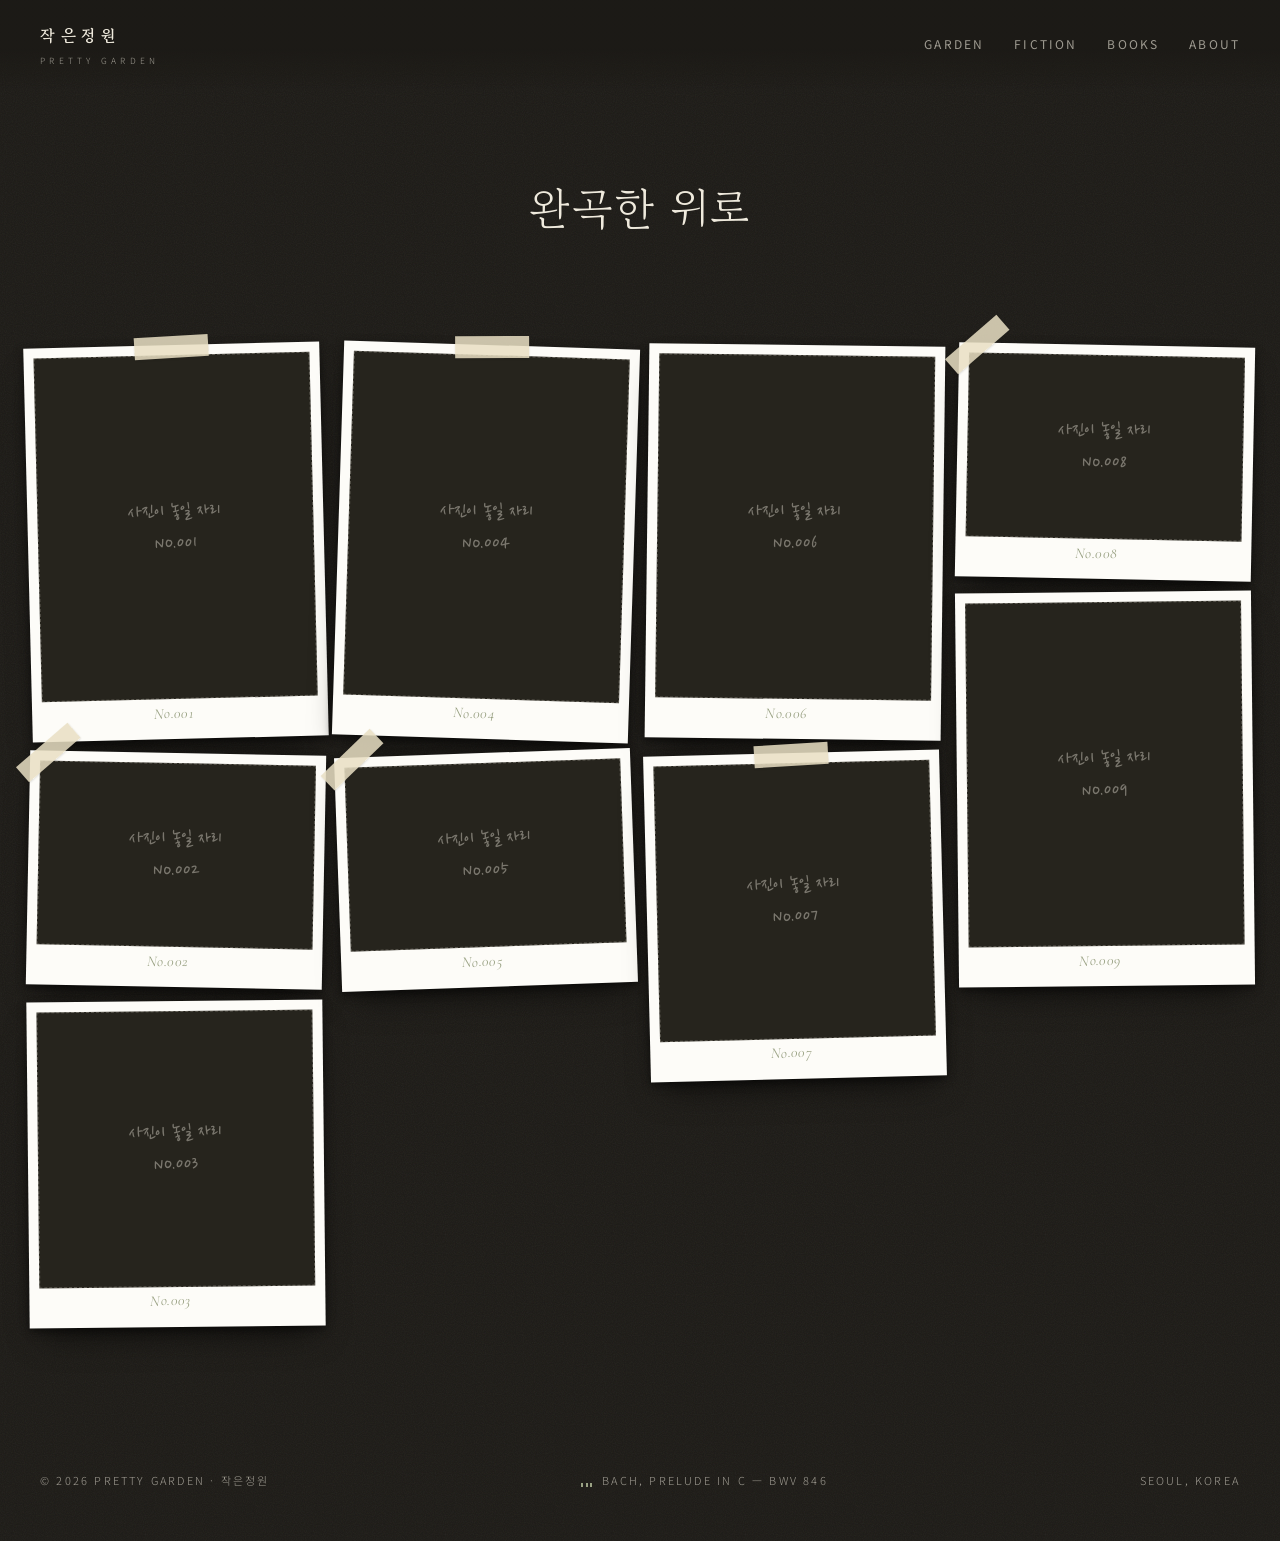
==== index.html @ e7550888 "Add files via upload" ====
<!DOCTYPE html>
<html lang="ko">
<head>
<meta charset="UTF-8">
<meta name="viewport" content="width=device-width, initial-scale=1.0">
<title>작은정원 — 완곡한 위로</title>
<meta name="description" content="완곡한 위로">
<link rel="preconnect" href="https://fonts.googleapis.com">
<link rel="preconnect" href="https://fonts.gstatic.com" crossorigin>
<link href="https://fonts.googleapis.com/css2?family=Gowun+Batang:wght@400;700&family=Nanum+Pen+Script&family=Noto+Sans+KR:wght@300;400&family=Cormorant+Garamond:ital@0;1&display=swap" rel="stylesheet">
<link rel="stylesheet" href="css/style.css">
</head>
<body>

<header>
  <div class="logo">작은정원<span>PRETTY GARDEN</span></div>
  <nav>
    <a href="#wall">GARDEN</a>
    <a href="#">FICTION</a>
    <a href="#">BOOKS</a>
    <a href="#">ABOUT</a>
  </nav>
</header>

<section class="intro">
  <h1>완곡한 위로</h1>
</section>

<!-- 사진은 photos.json에서 불러옵니다. 비어 있으면 빈자리 프레임이 열립니다. -->
<main class="wall" id="wall"></main>

<div class="lb" id="lb">
  <div class="lb-close" id="lbClose">CLOSE ✕</div>
  <div class="lb-card" id="lbCard"></div>
</div>

<footer>
  <div>© 2026 PRETTY GARDEN · 작은정원</div>
  <div class="music" id="music">
    <div class="eq"><i></i><i></i><i></i></div>
    <span>BACH, PRELUDE IN C — BWV 846</span>
  </div>
  <div>SEOUL, KOREA</div>
</footer>

<script src="js/main.js"></script>
</body>
</html>
---- css/style.css ----
/* ============================================================
   작은정원 PRETTY GARDEN — Polaroid Garden
   톤/컬러 변수: 여기만 바꾸면 전체가 바뀝니다.
   ============================================================ */
:root{
  --board:#1c1a16;        /* 보드(배경) — 먹색 */
  --board-deep:#26241d;
  --ink:#1c1a16;          /* 폴라로이드 위 글자 */
  --ink-soft:#55514a;
  --ivory:#efeadd;        /* 보드 위 글자 */
  --ivory-soft:rgba(239,234,221,.62);
  --moss:#9aa284;         /* 이끼 초록 (어두운 배경용 포인트) */
  --paper:#fdfcf8;        /* 폴라로이드 종이 */
  --serif:'Gowun Batang',serif;
  --sans:'Noto Sans KR',sans-serif;
  --pen:'Nanum Pen Script',cursive;
}
*{margin:0;padding:0;box-sizing:border-box;}
html{scroll-behavior:smooth;}
body{
  background:var(--board);
  background-image:url("data:image/svg+xml,%3Csvg xmlns='http://www.w3.org/2000/svg' width='300' height='300'%3E%3Cfilter id='n'%3E%3CfeTurbulence type='fractalNoise' baseFrequency='0.9' numOctaves='2' stitchTiles='stitch'/%3E%3C/filter%3E%3Crect width='300' height='300' filter='url(%23n)' opacity='0.06'/%3E%3C/svg%3E");
  color:var(--ivory);
  font-family:var(--serif);
  line-height:1.9;
  -webkit-font-smoothing:antialiased;
  overflow-x:hidden;
}
a{color:inherit;text-decoration:none;}
img{display:block;}

/* ---------- header ---------- */
header{
  position:fixed;top:0;left:0;right:0;z-index:50;
  display:flex;justify-content:space-between;align-items:center;
  padding:20px 40px;
  background:linear-gradient(to bottom, rgba(28,26,22,.96) 55%, rgba(28,26,22,0));
}
.logo{font-size:16px;letter-spacing:.35em;font-weight:700;color:var(--ivory);}
.logo span{
  display:block;font-family:var(--sans);font-weight:300;
  font-size:8.5px;letter-spacing:.5em;color:var(--ivory-soft);margin-top:2px;
}
nav{display:flex;gap:30px;font-family:var(--sans);font-size:12px;letter-spacing:.18em;color:var(--ivory-soft);}
nav a{padding:4px 0;position:relative;transition:color .3s;}
nav a:hover{color:var(--ivory);}
nav a::after{content:'';position:absolute;left:0;bottom:0;height:1px;width:0;background:var(--ivory);transition:width .35s;}
nav a:hover::after{width:100%;}

/* ---------- intro ---------- */
.intro{padding:170px 40px 70px;text-align:center;position:relative;}
.intro .kicker{
  font-family:var(--sans);font-weight:300;font-size:10.5px;
  letter-spacing:.55em;color:var(--moss);margin-bottom:24px;
}
.intro h1{font-size:clamp(26px,3.6vw,44px);font-weight:400;line-height:1.7;letter-spacing:.02em;color:var(--ivory);}
.intro .sub{
  margin-top:22px;font-family:var(--sans);font-weight:300;
  font-size:13px;color:var(--ivory-soft);letter-spacing:.08em;
}
.intro .pen{
  font-family:var(--pen);font-size:24px;color:var(--moss);
  margin-top:26px;transform:rotate(-1.5deg);display:inline-block;
}

/* ---------- polaroid wall (밀착) ---------- */
.wall{
  max-width:1280px;margin:0 auto;
  padding:30px 28px 60px;
  columns:4;column-gap:14px;
}
@media(max-width:1100px){.wall{columns:3;}}
@media(max-width:800px){.wall{columns:2;column-gap:12px;}}
@media(max-width:480px){.wall{columns:1;}}

.pol{
  display:inline-block;width:100%;
  margin:0 0 14px;
  background:var(--paper);
  padding:10px 10px 40px;   /* 폴라로이드 프레임 — 아래가 두꺼움 */
  box-shadow:0 3px 8px rgba(0,0,0,.5), 0 18px 34px -14px rgba(0,0,0,.65);
  position:relative;
  break-inside:avoid;
  cursor:pointer;
  transition:transform .45s cubic-bezier(.2,.8,.25,1), box-shadow .45s;
}
.pol:nth-child(6n+1){transform:rotate(-1.4deg);}
.pol:nth-child(6n+2){transform:rotate(1.1deg);}
.pol:nth-child(6n+3){transform:rotate(-.6deg);}
.pol:nth-child(6n+4){transform:rotate(1.8deg);}
.pol:nth-child(6n+5){transform:rotate(-2deg);}
.pol:nth-child(6n+6){transform:rotate(.7deg);}
.pol:hover{
  transform:rotate(0deg) translateY(-6px) scale(1.02);
  box-shadow:0 8px 18px rgba(0,0,0,.55), 0 36px 56px -18px rgba(0,0,0,.75);
  z-index:5;
}
.pol img{width:100%;height:auto;background:#ddd;}

/* 마스킹 테이프 */
.pol.tape::before{
  content:'';position:absolute;top:-9px;left:50%;
  width:74px;height:22px;
  transform:translateX(-50%) rotate(-2deg);
  background:rgba(233,224,196,.85);
  box-shadow:0 1px 2px rgba(28,26,22,.12);
  z-index:3;
}
.pol.tape-corner::before{
  content:'';position:absolute;top:-8px;left:-16px;
  width:68px;height:20px;
  transform:rotate(-42deg);
  background:rgba(233,224,196,.85);
  box-shadow:0 1px 2px rgba(28,26,22,.12);
  z-index:3;
}

/* 프레임 하단 손글씨 캡션 */
.pol .cap{
  position:absolute;left:0;right:0;bottom:8px;
  text-align:center;
  font-family:var(--pen);font-size:19px;color:var(--ink-soft);
  letter-spacing:.02em;
  transform:rotate(-.5deg);
}
.pol .cap .no{
  color:var(--moss);margin-right:8px;font-size:15px;
  font-family:'Cormorant Garamond',serif;font-style:italic;
}

/* 사진이 아직 없는 빈자리 — 현상 전의 필름처럼 어둡게 */
.pol.empty{cursor:default;}
.pol.empty .slot{
  width:100%;
  border:1.5px dashed rgba(239,234,221,.28);
  background:var(--board-deep);
  display:flex;align-items:center;justify-content:center;
  text-align:center;
}
.pol.empty .slot span{
  font-family:var(--pen);font-size:21px;color:rgba(239,234,221,.42);
  transform:rotate(-1deg);line-height:1.5;
}
.pol.empty:hover{
  transform:rotate(0deg) translateY(-3px);
  box-shadow:0 5px 12px rgba(0,0,0,.5), 0 24px 40px -16px rgba(0,0,0,.6);
}

/* 사진 사이 숨쉬는 문장 */
.breath{
  display:inline-block;width:100%;
  margin:0 0 14px;padding:34px 22px;
  break-inside:avoid;
  text-align:center;
  font-size:15.5px;line-height:2.2;color:var(--ivory-soft);
  border-top:1px solid rgba(239,234,221,.2);
  border-bottom:1px solid rgba(239,234,221,.2);
}
.breath .src{
  display:block;margin-top:12px;
  font-family:var(--sans);font-weight:300;font-size:10px;
  letter-spacing:.35em;color:var(--moss);
}

/* ---------- lightbox ---------- */
.lb{
  position:fixed;inset:0;z-index:100;
  background:rgba(24,22,17,.9);
  display:none;align-items:center;justify-content:center;
  padding:5vh 5vw;
}
.lb.open{display:flex;}
.lb .lb-card{
  background:var(--paper);
  padding:14px 14px 52px;
  box-shadow:0 40px 80px -20px rgba(0,0,0,.6);
  max-width:min(88vw,900px);
  animation:lbIn .35s cubic-bezier(.2,.8,.25,1);
}
@keyframes lbIn{from{transform:scale(.92) rotate(-1deg);opacity:0;}to{transform:none;opacity:1;}}
.lb img{max-width:100%;max-height:74vh;width:auto;height:auto;margin:0 auto;}
.lb .lb-cap{text-align:center;margin-top:14px;font-family:var(--pen);font-size:22px;color:var(--ink-soft);}
.lb-close{
  position:fixed;top:26px;right:34px;
  font-family:var(--sans);font-weight:300;font-size:12px;
  letter-spacing:.3em;color:rgba(253,252,248,.85);cursor:pointer;
}

/* ---------- footer ---------- */
footer{
  padding:70px 40px 50px;
  display:flex;justify-content:space-between;align-items:center;
  font-family:var(--sans);font-weight:300;font-size:11px;
  letter-spacing:.2em;color:var(--ivory-soft);
}
.music{display:flex;align-items:center;gap:10px;cursor:pointer;user-select:none;transition:opacity .3s;}
.music:hover{opacity:.6;}
.music .eq{display:flex;gap:2.5px;align-items:flex-end;height:12px;}
.music .eq i{width:2px;background:var(--moss);height:4px;}
.music.playing .eq i{animation:eq 1s ease-in-out infinite;}
.music.playing .eq i:nth-child(2){animation-delay:.2s;}
.music.playing .eq i:nth-child(3){animation-delay:.4s;}
@keyframes eq{0%,100%{height:4px;}50%{height:12px;}}

@media(max-width:800px){
  header{padding:16px 20px;}
  nav{display:none;}
  .intro{padding:130px 20px 50px;}
  .wall{padding:16px 14px 40px;}
  footer{flex-direction:column;gap:16px;}
}
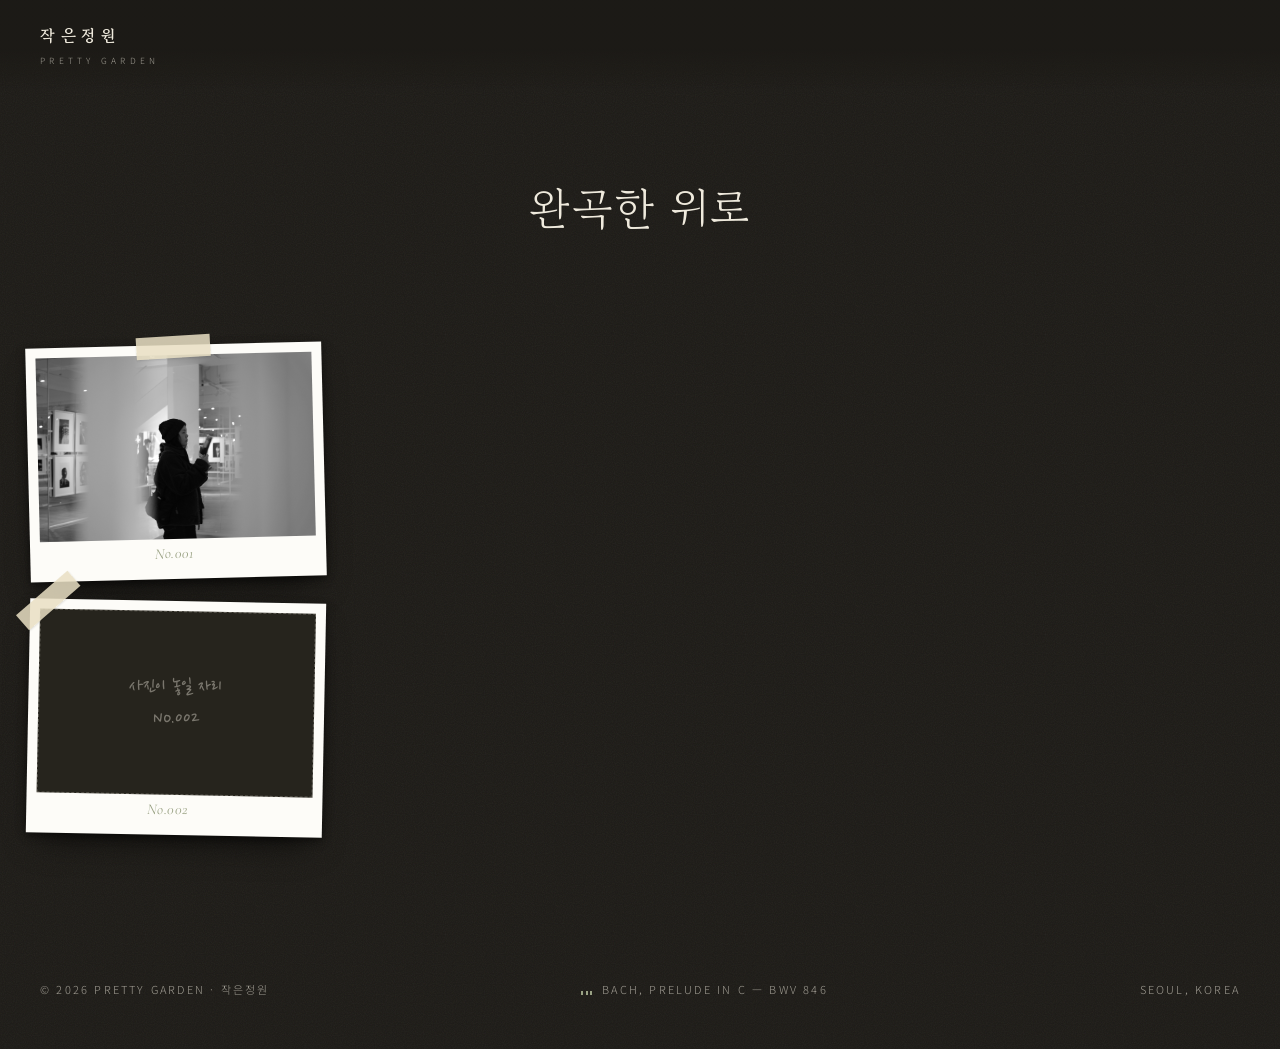
==== commit db799621: "Add files via upload" ====
--- a/index.html
+++ b/index.html
@@ -14,12 +14,6 @@
 
 <header>
   <div class="logo">작은정원<span>PRETTY GARDEN</span></div>
-  <nav>
-    <a href="#wall">GARDEN</a>
-    <a href="#">FICTION</a>
-    <a href="#">BOOKS</a>
-    <a href="#">ABOUT</a>
-  </nav>
 </header>
 
 <section class="intro">
--- a/css/style.css
+++ b/css/style.css
@@ -162,28 +162,73 @@
   letter-spacing:.35em;color:var(--moss);
 }
 
-/* ---------- lightbox ---------- */
+/* ---------- lightbox (사진 + 글이 앉는 뒷면) ---------- */
 .lb{
   position:fixed;inset:0;z-index:100;
-  background:rgba(24,22,17,.9);
+  background:rgba(20,18,14,.92);
   display:none;align-items:center;justify-content:center;
-  padding:5vh 5vw;
+  padding:4vh 4vw;
 }
 .lb.open{display:flex;}
 .lb .lb-card{
   background:var(--paper);
-  padding:14px 14px 52px;
-  box-shadow:0 40px 80px -20px rgba(0,0,0,.6);
-  max-width:min(88vw,900px);
+  padding:16px;
+  box-shadow:0 40px 80px -20px rgba(0,0,0,.7);
+  max-width:min(92vw,1080px);
+  max-height:88vh;
+  display:flex;gap:0;
   animation:lbIn .35s cubic-bezier(.2,.8,.25,1);
-}
-@keyframes lbIn{from{transform:scale(.92) rotate(-1deg);opacity:0;}to{transform:none;opacity:1;}}
-.lb img{max-width:100%;max-height:74vh;width:auto;height:auto;margin:0 auto;}
-.lb .lb-cap{text-align:center;margin-top:14px;font-family:var(--pen);font-size:22px;color:var(--ink-soft);}
+  overflow:hidden;
+}
+@keyframes lbIn{from{transform:scale(.94) rotate(-.8deg);opacity:0;}to{transform:none;opacity:1;}}
+.lb .lb-photo{
+  flex:1 1 auto;min-width:0;
+  display:flex;align-items:center;justify-content:center;
+  background:#f2efe7;
+}
+.lb .lb-photo img{max-width:100%;max-height:calc(88vh - 32px);width:auto;height:auto;display:block;}
+/* 글이 앉는 자리 */
+.lb .lb-text{
+  flex:0 0 320px;
+  padding:34px 30px 28px 34px;
+  display:flex;flex-direction:column;
+  overflow-y:auto;
+  color:var(--ink);
+}
+.lb .lb-text .t-no{
+  font-family:'Cormorant Garamond',serif;font-style:italic;
+  font-size:15px;color:#7a815f;letter-spacing:.08em;
+}
+.lb .lb-text .t-cap{
+  font-family:var(--pen);font-size:26px;color:var(--ink);
+  margin-top:10px;line-height:1.4;transform:rotate(-.5deg);
+}
+.lb .lb-text .t-body{
+  margin-top:24px;
+  font-family:var(--serif);font-size:14.5px;line-height:2.15;
+  color:var(--ink-soft);
+  white-space:pre-line;
+  flex:1;
+}
+.lb .lb-text .t-body:empty::before{
+  content:'아직 적힌 글이 없습니다.';
+  color:rgba(28,26,22,.3);font-family:var(--pen);font-size:19px;
+}
+.lb .lb-text .t-date{
+  margin-top:26px;
+  font-family:var(--sans);font-weight:300;font-size:10.5px;
+  letter-spacing:.3em;color:rgba(28,26,22,.45);
+}
 .lb-close{
   position:fixed;top:26px;right:34px;
   font-family:var(--sans);font-weight:300;font-size:12px;
-  letter-spacing:.3em;color:rgba(253,252,248,.85);cursor:pointer;
+  letter-spacing:.3em;color:rgba(253,252,248,.85);cursor:pointer;z-index:101;
+}
+@media(max-width:820px){
+  .lb{padding:3vh 4vw;}
+  .lb .lb-card{flex-direction:column;max-height:90vh;overflow-y:auto;}
+  .lb .lb-photo img{max-height:56vh;}
+  .lb .lb-text{flex:0 0 auto;padding:24px 18px 16px;}
 }
 
 /* ---------- footer ---------- */
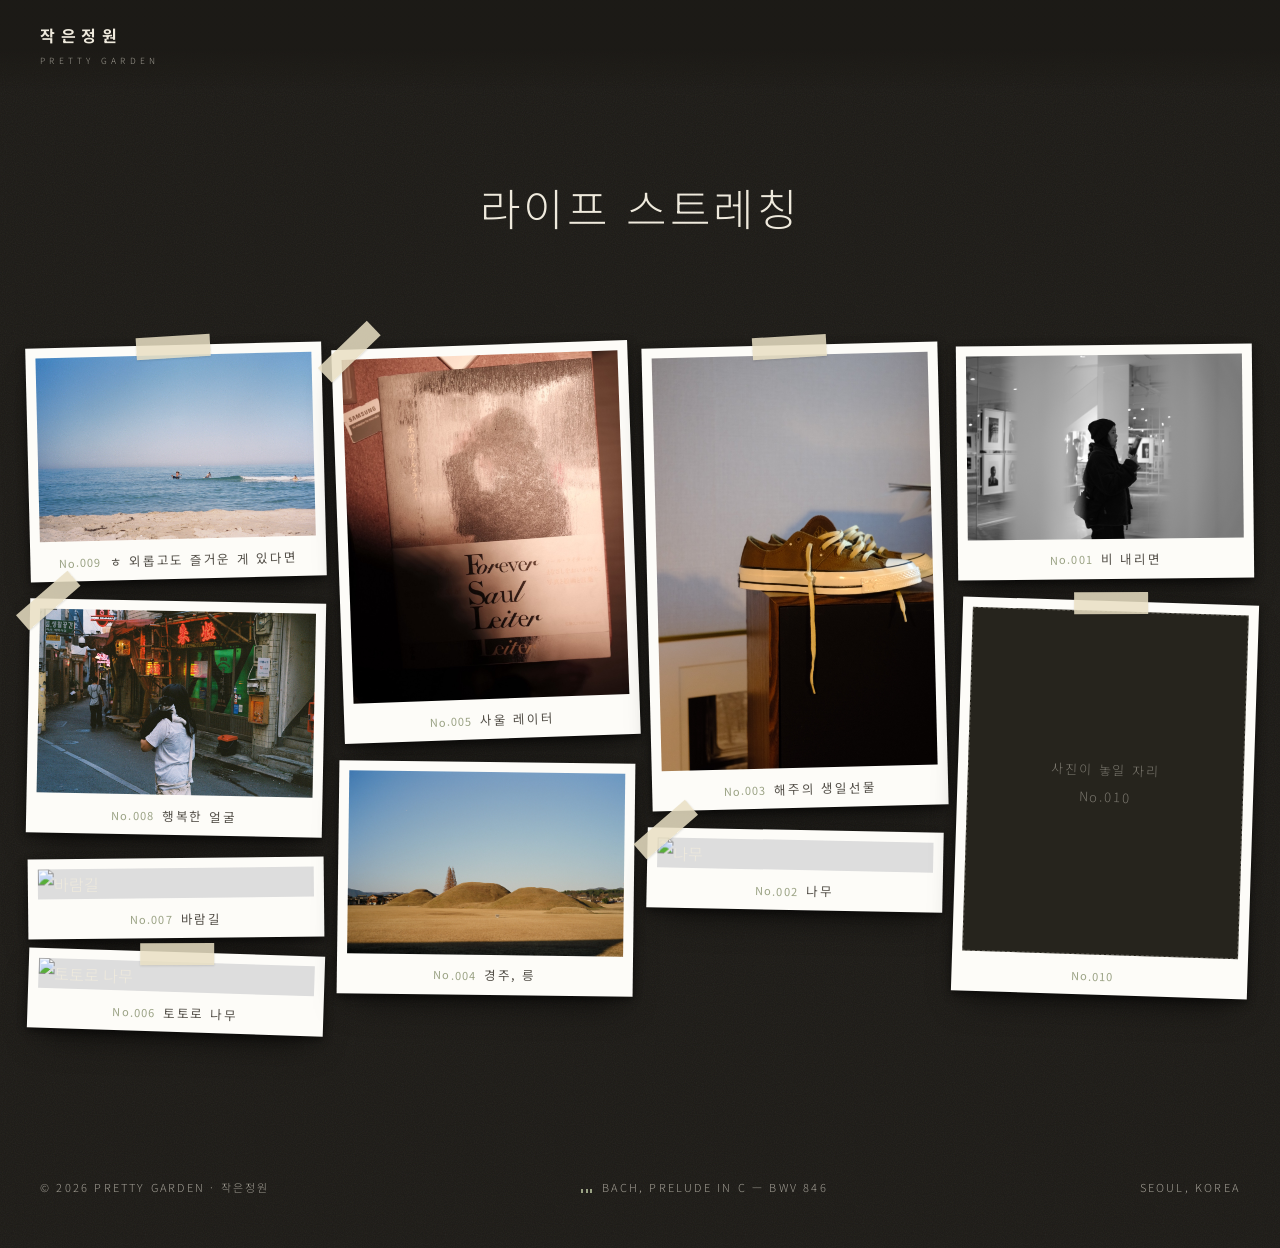
==== commit f19fc4ca: "Update title and description in index.html" ====
--- a/index.html
+++ b/index.html
@@ -3,8 +3,8 @@
 <head>
 <meta charset="UTF-8">
 <meta name="viewport" content="width=device-width, initial-scale=1.0">
-<title>작은정원 — 완곡한 위로</title>
-<meta name="description" content="완곡한 위로">
+<title>작은정원 — 라이프 스트레칭</title>
+<meta name="description" content="라이프 스트레칭">
 <link rel="preconnect" href="https://fonts.googleapis.com">
 <link rel="preconnect" href="https://fonts.gstatic.com" crossorigin>
 <link href="https://fonts.googleapis.com/css2?family=Gowun+Batang:wght@400;700&family=Nanum+Pen+Script&family=Noto+Sans+KR:wght@300;400&family=Cormorant+Garamond:ital@0;1&display=swap" rel="stylesheet">
@@ -17,7 +17,7 @@
 </header>
 
 <section class="intro">
-  <h1>완곡한 위로</h1>
+  <h1>라이프 스트레칭</h1>
 </section>
 
 <!-- 사진은 photos.json에서 불러옵니다. 비어 있으면 빈자리 프레임이 열립니다. -->
--- a/css/style.css
+++ b/css/style.css
@@ -254,3 +254,60 @@
   .wall{padding:16px 14px 40px;}
   footer{flex-direction:column;gap:16px;}
 }
+
+/* ---------- smartphone (가지런하게) ---------- */
+@media(max-width:520px){
+     header{padding:14px 18px;}
+     .logo{font-size:14px;}
+     .intro{padding:104px 22px 36px;}
+     .intro h1{font-size:24px;line-height:1.75;}
+     .wall{
+            columns:1;
+            max-width:440px;
+            padding:8px 20px 36px;
+     }
+     .pol{
+            margin:0 0 20px;
+            padding:9px 9px 36px;
+     }
+     .pol:nth-child(6n+1){transform:rotate(-.5deg);}
+     .pol:nth-child(6n+2){transform:rotate(.4deg);}
+     .pol:nth-child(6n+3){transform:rotate(-.3deg);}
+     .pol:nth-child(6n+4){transform:rotate(.5deg);}
+     .pol:nth-child(6n+5){transform:rotate(-.4deg);}
+     .pol:nth-child(6n+6){transform:rotate(.3deg);}
+     .pol .cap{font-size:17px;bottom:7px;}
+     .pol .cap .no{font-size:13px;}
+     .pol.empty .slot span{font-size:19px;}
+     .lb{padding:0;}
+     .lb .lb-card{
+            width:100%;max-width:100%;
+            max-height:100dvh;height:100dvh;
+            padding:12px;
+            flex-direction:column;overflow-y:auto;
+     }
+     .lb .lb-photo{flex:0 0 auto;background:none;}
+     .lb .lb-photo img{max-height:60dvh;}
+     .lb .lb-text{flex:0 0 auto;padding:22px 12px 34px;}
+     .lb .lb-text .t-cap{font-size:23px;}
+     .lb .lb-text .t-body{font-size:14px;line-height:2.1;}
+     .lb-close{
+            top:auto;bottom:18px;right:auto;left:50%;
+            transform:translateX(-50%);
+            background:rgba(24,22,17,.7);
+            padding:10px 22px;border-radius:20px;
+     }
+     footer{padding:50px 20px 40px;font-size:10px;}
+}
+
+/* gothic unification - all text Noto Sans KR */
+:root{--serif:'Noto Sans KR',sans-serif;--pen:'Noto Sans KR',sans-serif;}
+body{font-weight:300;}
+.intro h1{font-weight:300;letter-spacing:.08em;}
+.pol .cap{font-size:12.5px;font-weight:400;letter-spacing:.14em;transform:none;color:var(--ink-soft);}
+.pol .cap .no{font-family:var(--sans);font-style:normal;font-size:11px;letter-spacing:.1em;}
+.pol.empty .slot span{font-family:var(--sans);font-weight:300;font-size:13px;letter-spacing:.14em;line-height:2.1;transform:none;}
+.lb .lb-text .t-no{font-family:var(--sans);font-style:normal;font-size:10.5px;letter-spacing:.3em;}
+.lb .lb-text .t-cap{font-size:19px;font-weight:500;transform:none;letter-spacing:.04em;}
+.lb .lb-text .t-body{font-weight:300;}
+.lb .lb-text .t-body:empty::before{font-family:var(--sans);font-size:12.5px;letter-spacing:.08em;}
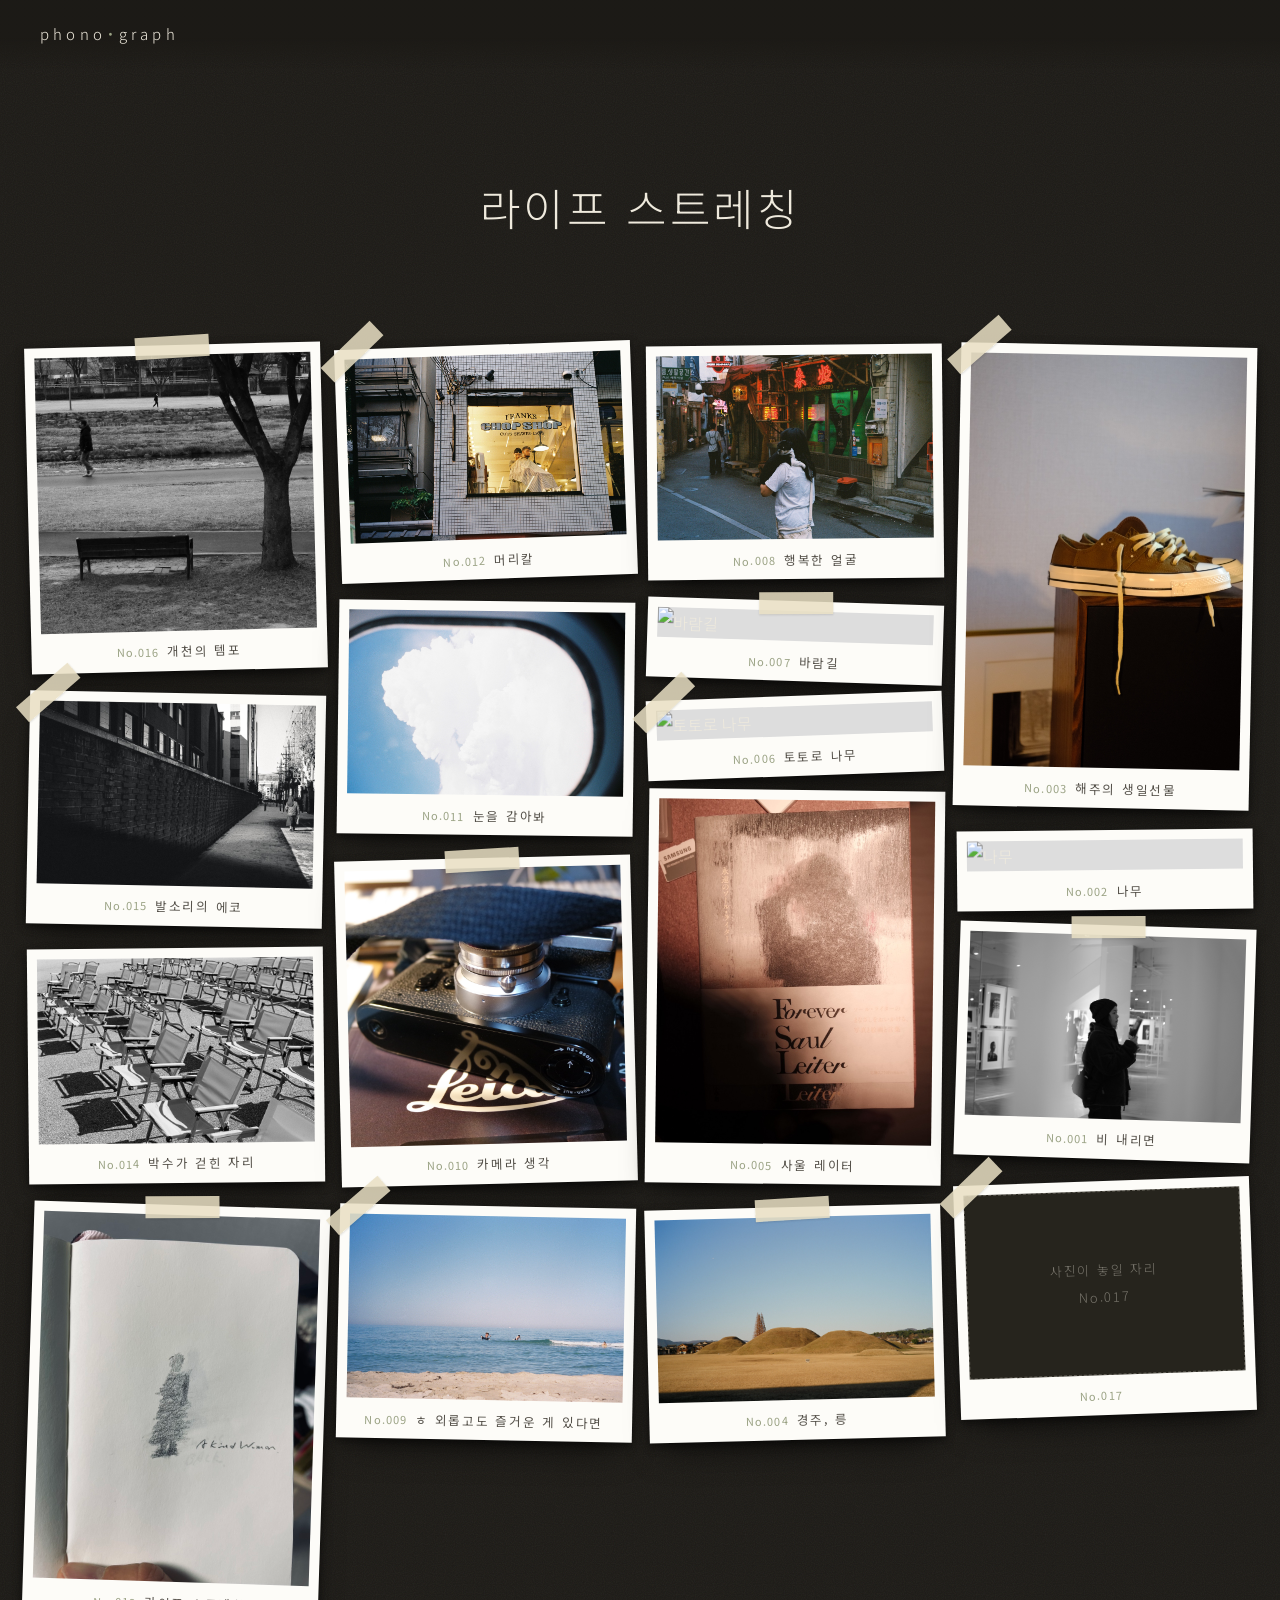
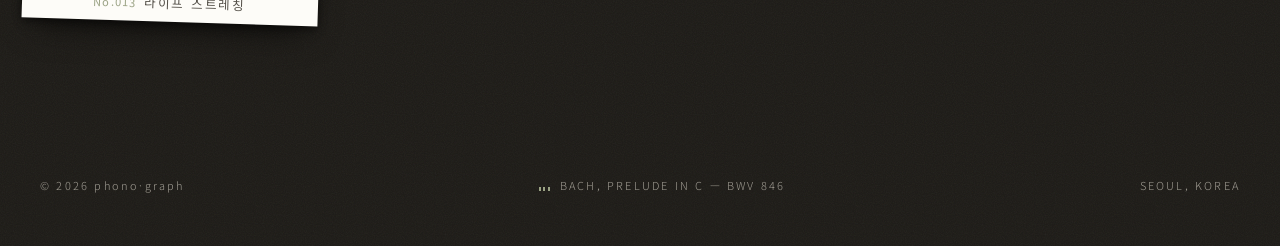
==== commit 3cc27791: "Add files via upload" ====
--- a/index.html
+++ b/index.html
@@ -3,7 +3,7 @@
 <head>
 <meta charset="UTF-8">
 <meta name="viewport" content="width=device-width, initial-scale=1.0">
-<title>작은정원 — 라이프 스트레칭</title>
+<title>phono·graph — 라이프 스트레칭</title>
 <meta name="description" content="라이프 스트레칭">
 <link rel="preconnect" href="https://fonts.googleapis.com">
 <link rel="preconnect" href="https://fonts.gstatic.com" crossorigin>
@@ -13,7 +13,7 @@
 <body>
 
 <header>
-  <div class="logo">작은정원<span>PRETTY GARDEN</span></div>
+  <div class="logo">phono<span class="dot">·</span>graph</div>
 </header>
 
 <section class="intro">
@@ -29,7 +29,7 @@
 </div>
 
 <footer>
-  <div>© 2026 PRETTY GARDEN · 작은정원</div>
+  <div>© 2026 phono·graph</div>
   <div class="music" id="music">
     <div class="eq"><i></i><i></i><i></i></div>
     <span>BACH, PRELUDE IN C — BWV 846</span>
--- a/css/style.css
+++ b/css/style.css
@@ -1,5 +1,5 @@
 /* ============================================================
-   작은정원 PRETTY GARDEN — Polaroid Garden
+   phono·graph — Polaroid Wall
    톤/컬러 변수: 여기만 바꾸면 전체가 바뀝니다.
    ============================================================ */
 :root{
@@ -36,11 +36,11 @@
   padding:20px 40px;
   background:linear-gradient(to bottom, rgba(28,26,22,.96) 55%, rgba(28,26,22,0));
 }
-.logo{font-size:16px;letter-spacing:.35em;font-weight:700;color:var(--ivory);}
-.logo span{
-  display:block;font-family:var(--sans);font-weight:300;
-  font-size:8.5px;letter-spacing:.5em;color:var(--ivory-soft);margin-top:2px;
-}
+.logo{
+  font-family:var(--sans);font-size:15px;font-weight:300;
+  letter-spacing:.28em;color:var(--ivory);text-transform:lowercase;
+}
+.logo .dot{color:var(--moss);font-weight:700;margin:0 .12em;}
 nav{display:flex;gap:30px;font-family:var(--sans);font-size:12px;letter-spacing:.18em;color:var(--ivory-soft);}
 nav a{padding:4px 0;position:relative;transition:color .3s;}
 nav a:hover{color:var(--ivory);}
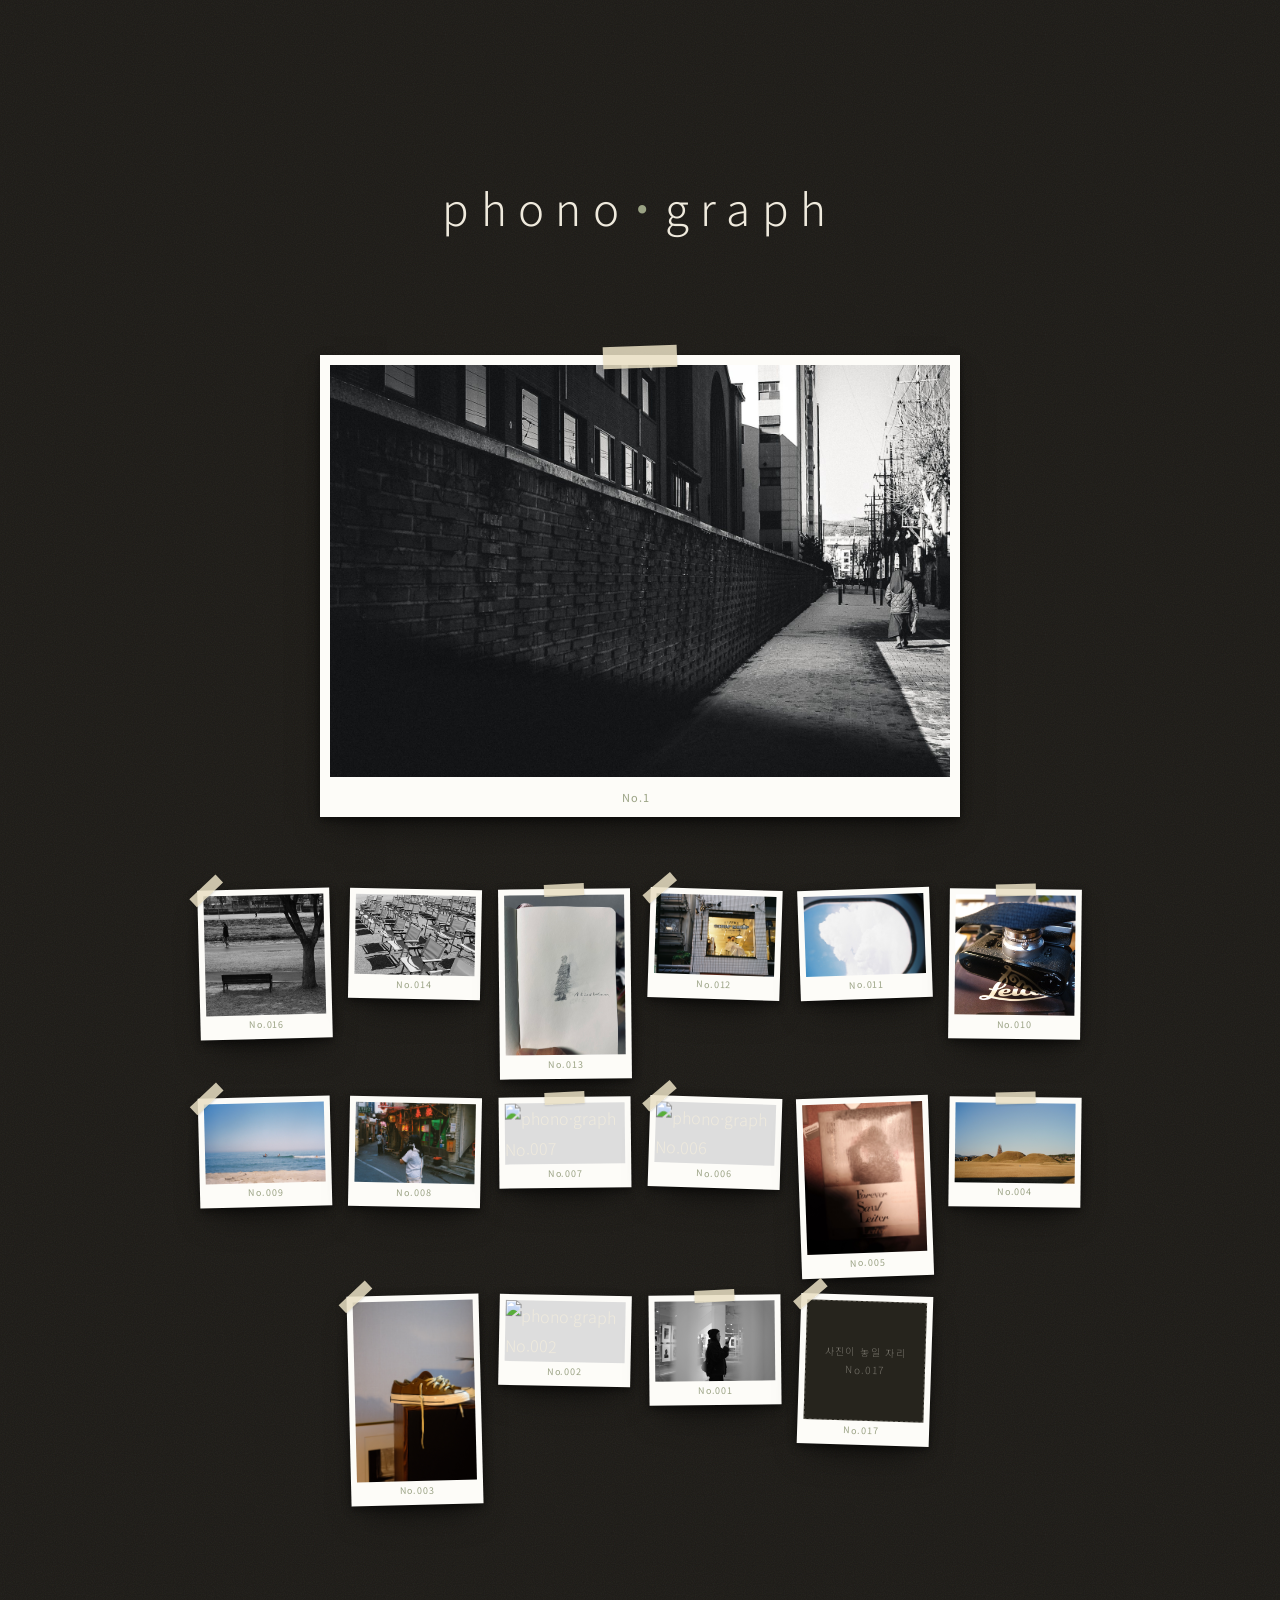
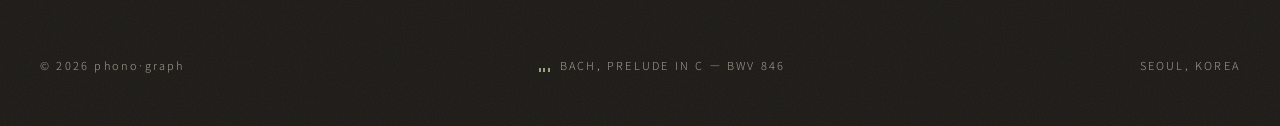
==== commit 89d66c68: "Add files via upload" ====
--- a/index.html
+++ b/index.html
@@ -3,8 +3,8 @@
 <head>
 <meta charset="UTF-8">
 <meta name="viewport" content="width=device-width, initial-scale=1.0">
-<title>phono·graph — 라이프 스트레칭</title>
-<meta name="description" content="라이프 스트레칭">
+<title>phono·graph</title>
+<meta name="description" content="phono·graph — 소리를 찍는 전시">
 <link rel="preconnect" href="https://fonts.googleapis.com">
 <link rel="preconnect" href="https://fonts.gstatic.com" crossorigin>
 <link href="https://fonts.googleapis.com/css2?family=Gowun+Batang:wght@400;700&family=Nanum+Pen+Script&family=Noto+Sans+KR:wght@300;400&family=Cormorant+Garamond:ital@0;1&display=swap" rel="stylesheet">
@@ -12,12 +12,8 @@
 </head>
 <body>
 
-<header>
-  <div class="logo">phono<span class="dot">·</span>graph</div>
-</header>
-
 <section class="intro">
-  <h1>라이프 스트레칭</h1>
+  <h1>phono<span class="dot">·</span>graph</h1>
 </section>
 
 <!-- 사진은 photos.json에서 불러옵니다. 비어 있으면 빈자리 프레임이 열립니다. -->
--- a/css/style.css
+++ b/css/style.css
@@ -63,19 +63,15 @@
   margin-top:26px;transform:rotate(-1.5deg);display:inline-block;
 }
 
-/* ---------- polaroid wall (밀착) ---------- */
+/* ---------- wall (최신 한 장 크게, 지난 사진은 아래 작게) ---------- */
 .wall{
-  max-width:1280px;margin:0 auto;
-  padding:30px 28px 60px;
-  columns:4;column-gap:14px;
-}
-@media(max-width:1100px){.wall{columns:3;}}
-@media(max-width:800px){.wall{columns:2;column-gap:12px;}}
-@media(max-width:480px){.wall{columns:1;}}
+  max-width:960px;margin:0 auto;
+  padding:40px 28px 80px;
+}
 
 .pol{
   display:inline-block;width:100%;
-  margin:0 0 14px;
+  margin:0 0 64px;
   background:var(--paper);
   padding:10px 10px 40px;   /* 폴라로이드 프레임 — 아래가 두꺼움 */
   box-shadow:0 3px 8px rgba(0,0,0,.5), 0 18px 34px -14px rgba(0,0,0,.65);
@@ -303,7 +299,8 @@
 /* gothic unification - all text Noto Sans KR */
 :root{--serif:'Noto Sans KR',sans-serif;--pen:'Noto Sans KR',sans-serif;}
 body{font-weight:300;}
-.intro h1{font-weight:300;letter-spacing:.08em;}
+.intro h1{font-weight:300;letter-spacing:.26em;text-transform:lowercase;}
+.intro h1 .dot{color:var(--moss);font-weight:700;margin:0 .1em;}
 .pol .cap{font-size:12.5px;font-weight:400;letter-spacing:.14em;transform:none;color:var(--ink-soft);}
 .pol .cap .no{font-family:var(--sans);font-style:normal;font-size:11px;letter-spacing:.1em;}
 .pol.empty .slot span{font-family:var(--sans);font-weight:300;font-size:13px;letter-spacing:.14em;line-height:2.1;transform:none;}
@@ -311,3 +308,23 @@
 .lb .lb-text .t-cap{font-size:19px;font-weight:500;transform:none;letter-spacing:.04em;}
 .lb .lb-text .t-body{font-weight:300;}
 .lb .lb-text .t-body:empty::before{font-family:var(--sans);font-size:12.5px;letter-spacing:.08em;}
+
+/* ---------- hero + past strip ---------- */
+.pol.hero{display:block;max-width:640px;margin:0 auto;transform:none;}
+.pol.hero:hover{transform:translateY(-4px) scale(1.005);}
+.past{
+  margin-top:72px;
+  display:flex;flex-wrap:wrap;gap:18px;
+  justify-content:center;align-items:flex-start;
+}
+.pol.mini{width:132px;margin:0;padding:6px 6px 24px;}
+.pol.mini .cap{font-size:9px;bottom:6px;letter-spacing:.12em;}
+.pol.mini .cap .no{font-size:9px;margin-right:0;}
+.pol.mini.tape::before{width:40px;height:12px;top:-5px;}
+.pol.mini.tape-corner::before{width:36px;height:11px;top:-5px;left:-9px;}
+.pol.mini.empty .slot span{font-size:10px;line-height:1.8;}
+@media(max-width:520px){
+  .pol.hero{max-width:100%;}
+  .pol.mini{width:100px;margin:0;padding:5px 5px 20px;}
+  .past{gap:12px;margin-top:48px;}
+}
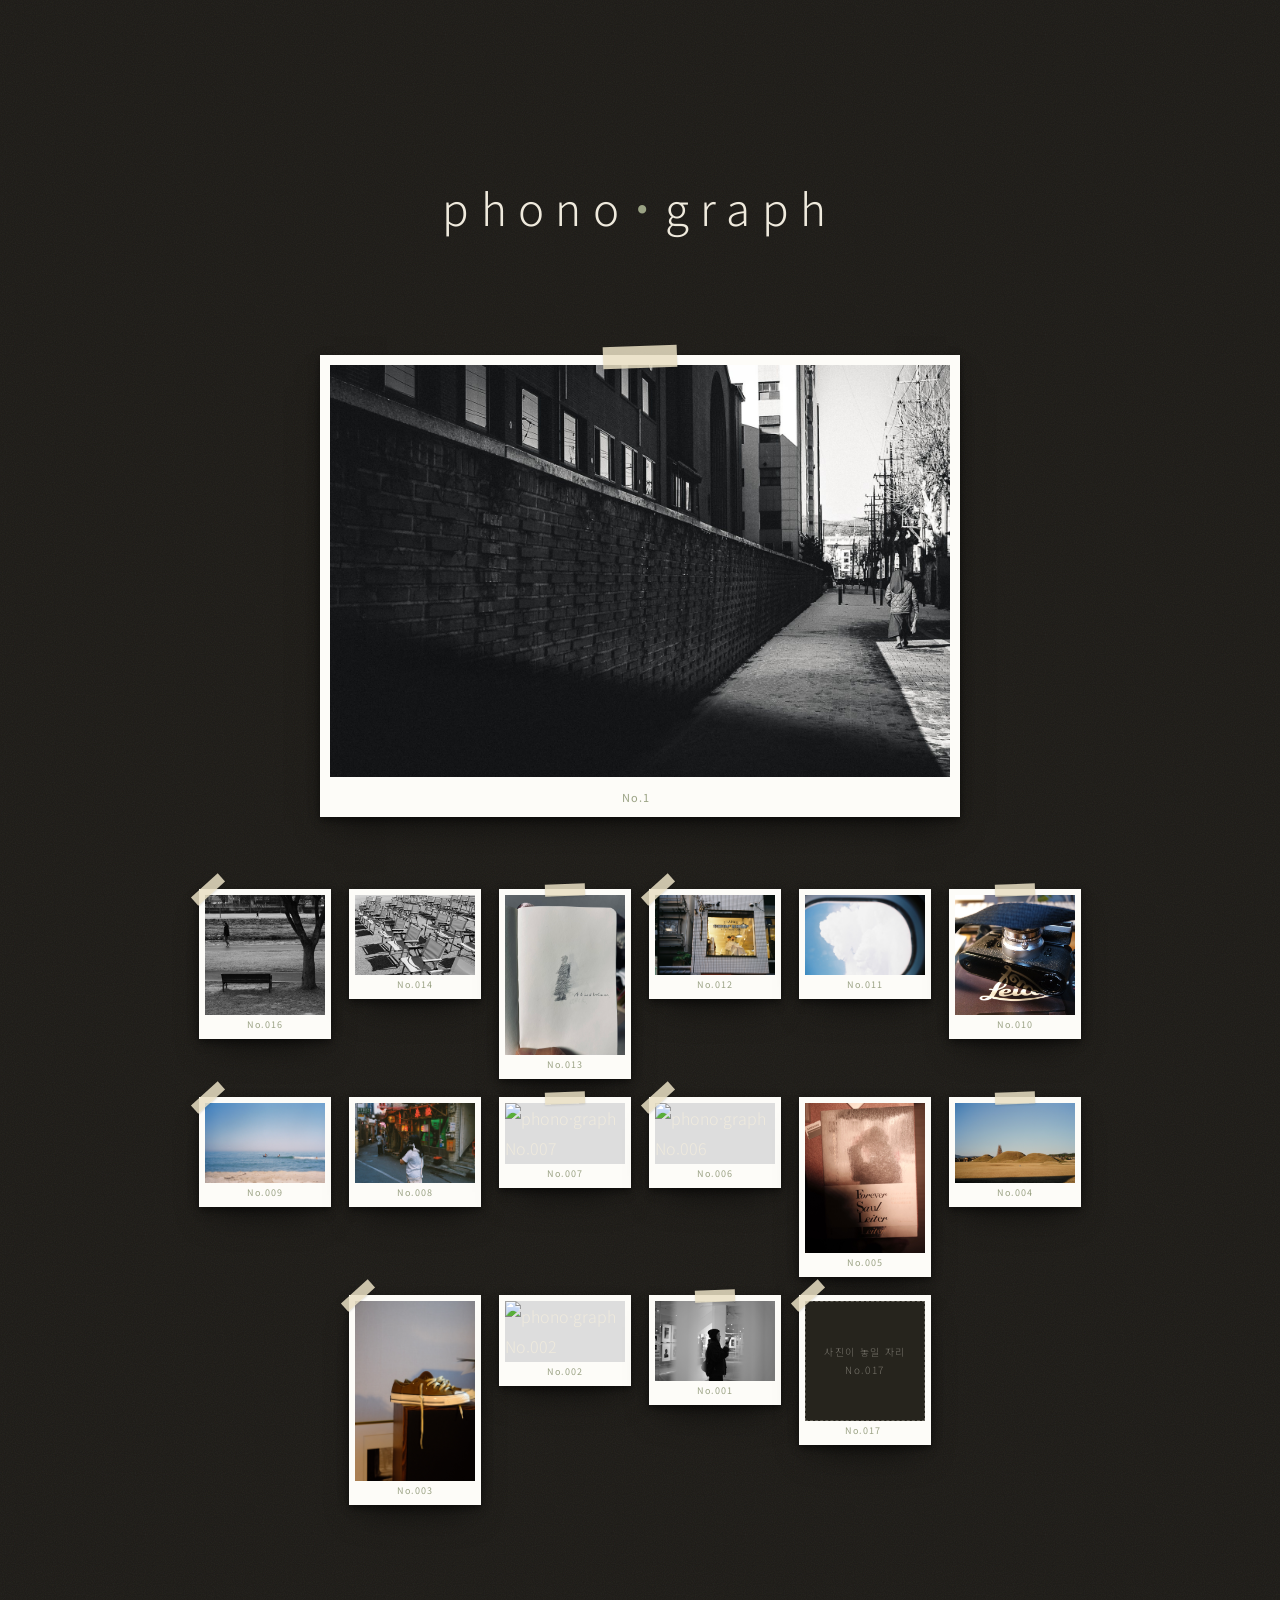
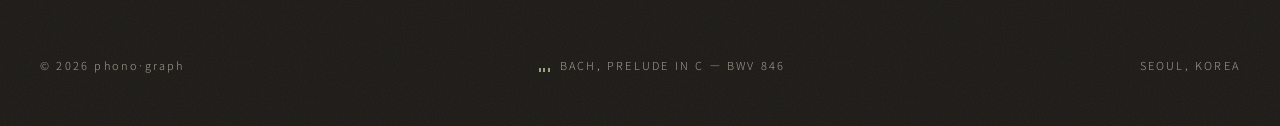
==== commit 4a6daeee: "Add files via upload" ====
--- a/index.html
+++ b/index.html
@@ -8,7 +8,7 @@
 <link rel="preconnect" href="https://fonts.googleapis.com">
 <link rel="preconnect" href="https://fonts.gstatic.com" crossorigin>
 <link href="https://fonts.googleapis.com/css2?family=Gowun+Batang:wght@400;700&family=Nanum+Pen+Script&family=Noto+Sans+KR:wght@300;400&family=Cormorant+Garamond:ital@0;1&display=swap" rel="stylesheet">
-<link rel="stylesheet" href="css/style.css">
+<link rel="stylesheet" href="css/style.css?v=4">
 </head>
 <body>
 
@@ -33,6 +33,6 @@
   <div>SEOUL, KOREA</div>
 </footer>
 
-<script src="js/main.js"></script>
+<script src="js/main.js?v=3"></script>
 </body>
 </html>
--- a/css/style.css
+++ b/css/style.css
@@ -317,7 +317,8 @@
   display:flex;flex-wrap:wrap;gap:18px;
   justify-content:center;align-items:flex-start;
 }
-.pol.mini{width:132px;margin:0;padding:6px 6px 24px;}
+.pol.mini{width:132px;margin:0;padding:6px 6px 24px;transform:none;}
+.pol.mini:hover{transform:translateY(-4px) scale(1.03);}
 .pol.mini .cap{font-size:9px;bottom:6px;letter-spacing:.12em;}
 .pol.mini .cap .no{font-size:9px;margin-right:0;}
 .pol.mini.tape::before{width:40px;height:12px;top:-5px;}
